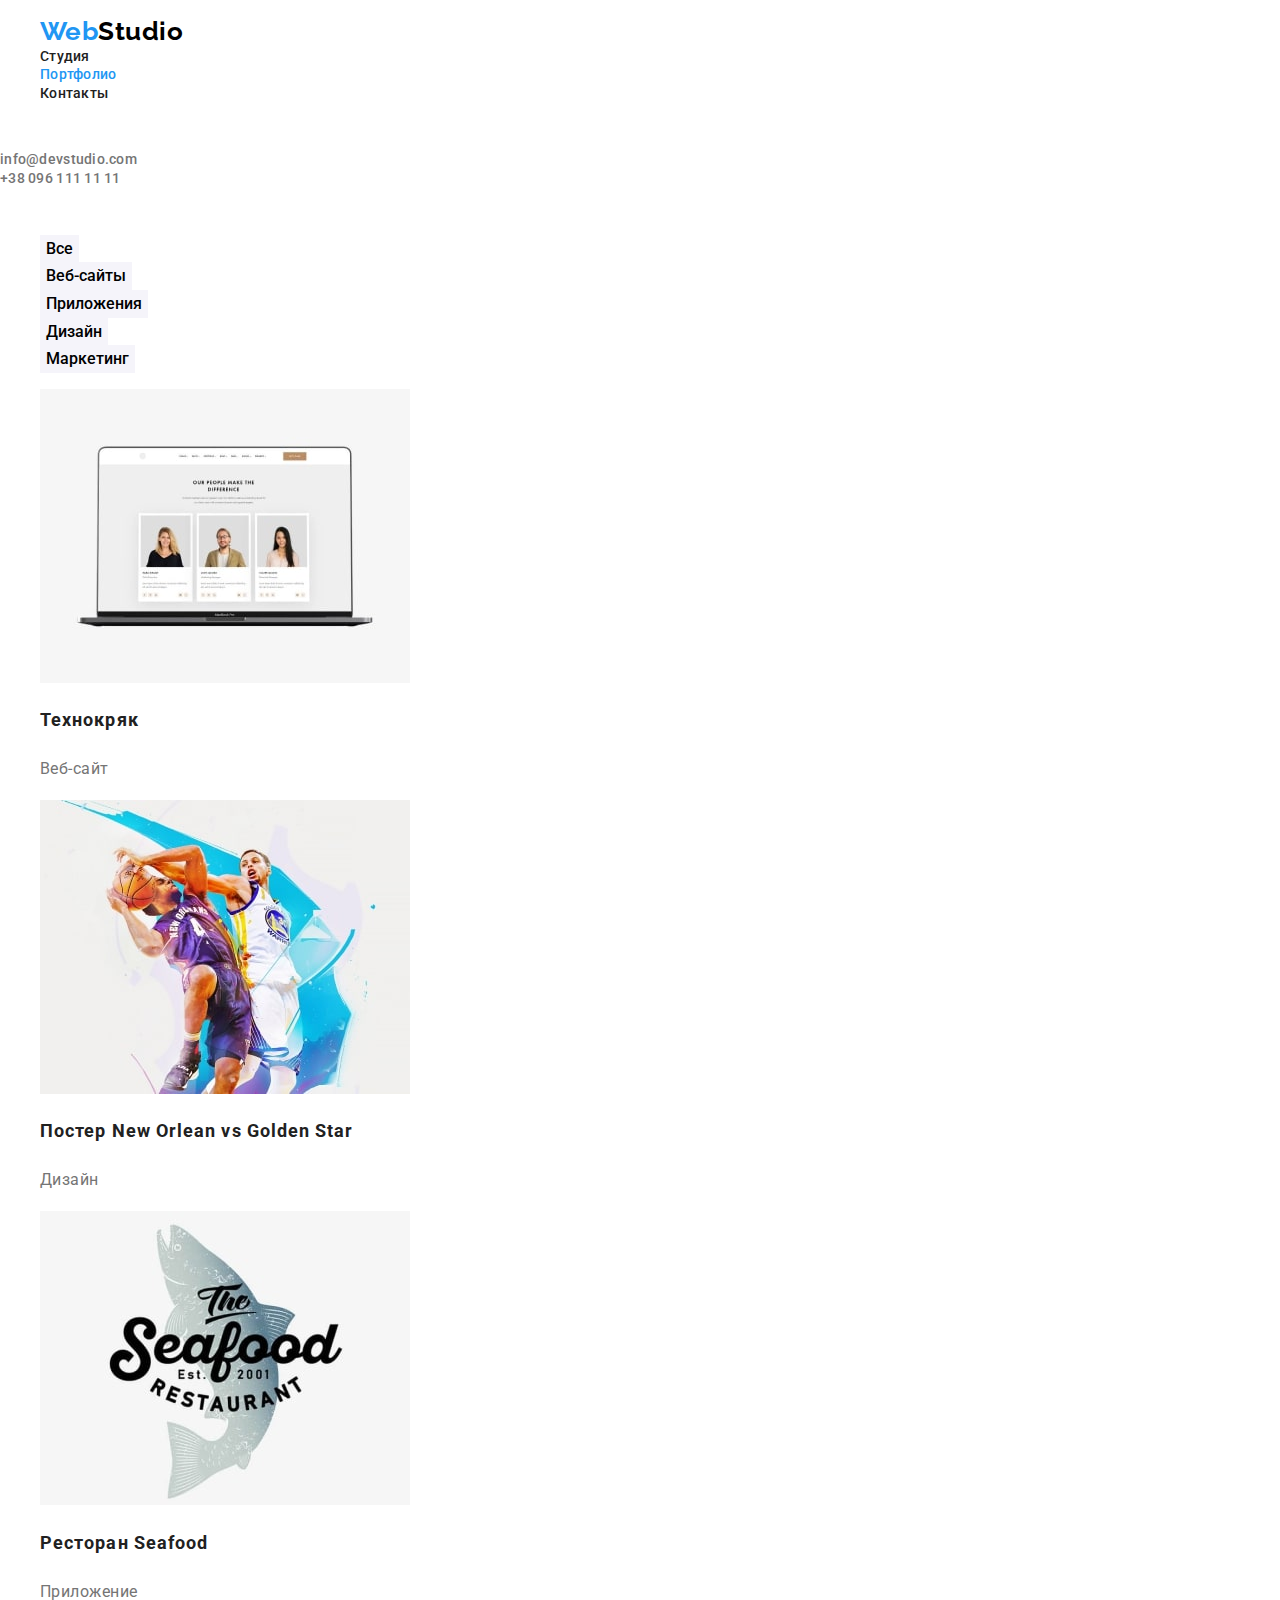
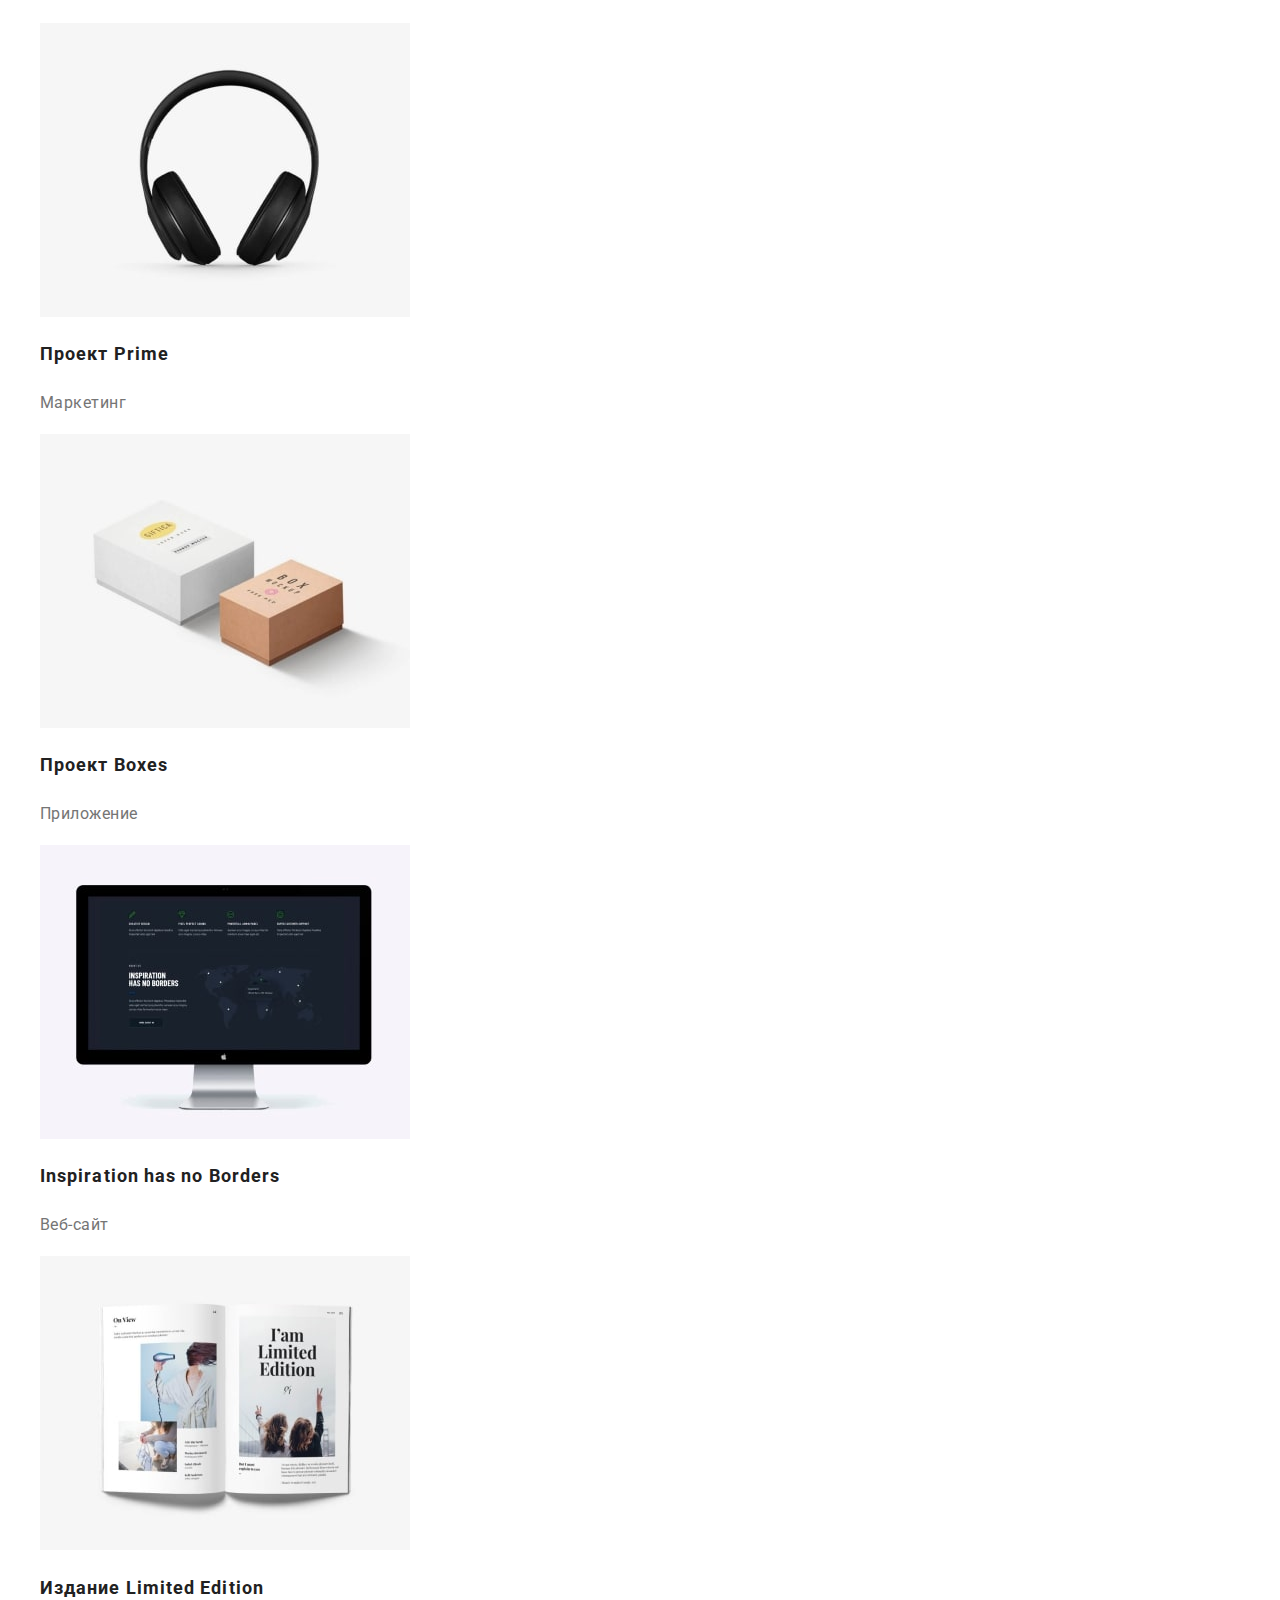
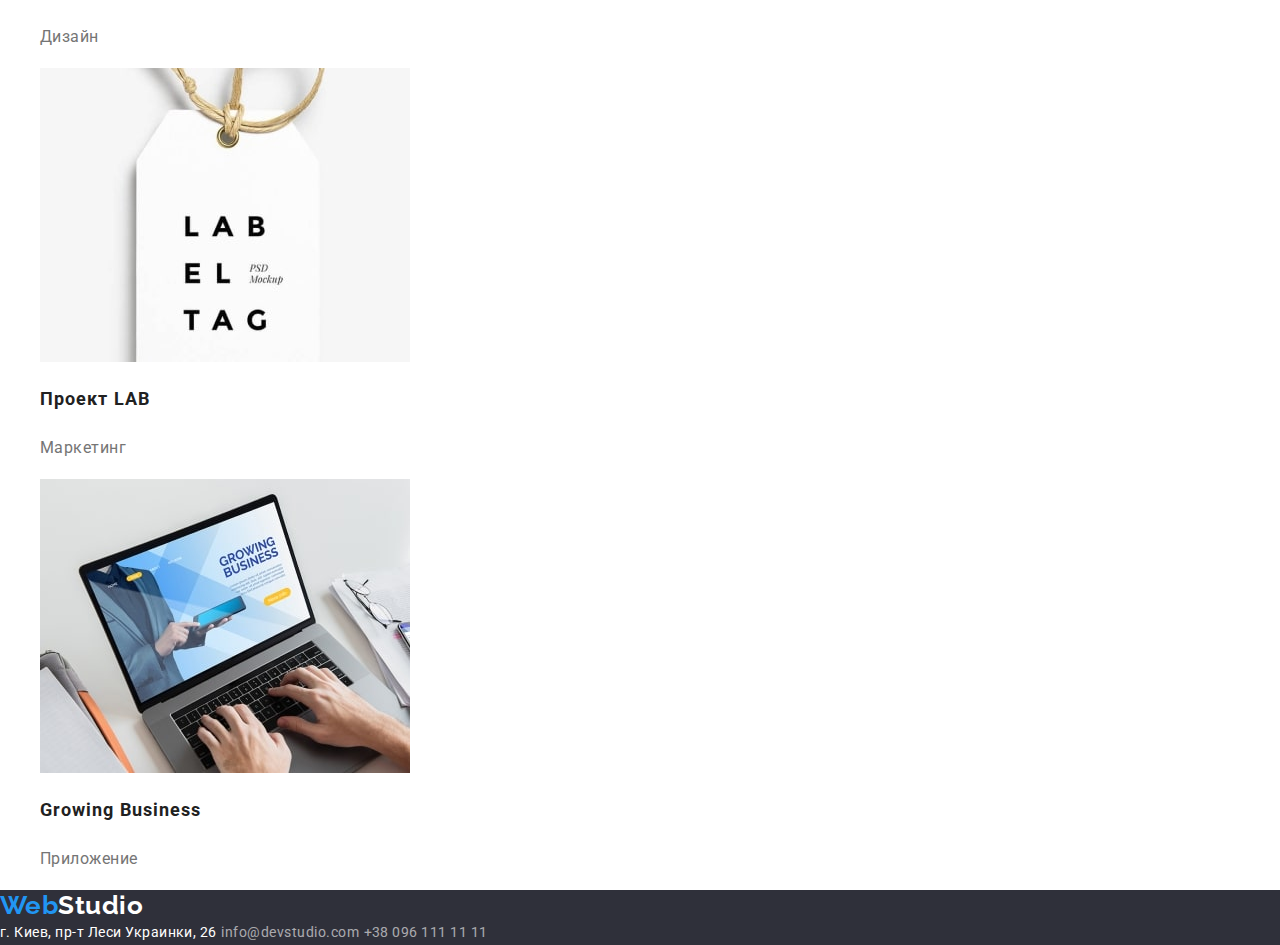
==== portfolio.html @ 585e51f2 "logo" ====
<!DOCTYPE html>
<html lang="ru">

<head>
    <meta charset="UTF-8">
    <meta name="viewport" content="width=device-width, initial-scale=1.0">
    <title>WebStudio</title>
    <link rel="stylesheet" href="./css/normalize.css">
    <link
        href="https://fonts.googleapis.com/css2?family=Raleway:wght@700&family=Roboto:wght@400;500;700;900&display=swap"
        rel="stylesheet">
    <link rel="stylesheet" href="./css/style.css">
    
</head>

<body>
    <header class="header">
        <nav>
            <ul class="header-nav">
                <li>
                    <a href="./index.html" class="logo">
                        Web<span class="logo-studio">Studio</span>
                    </a>
                </li>
                <li>
                    <a class="header-nav-static header-hover" href="./index.html">Студия</a>
                </li>
                <li>
                    <a class="header-nav-static header-hover current" href="./portfolio.html">Портфолио</a>
                </li>
                <li>
                    <a class="header-nav-static header-hover" href="#">Контакты</a>
                </li>
            </ul>
        </nav>
        <ul class="hover-cont">
            <li>
                <a class="header-cont-static header-hover" href="mailto:info@devstudio.com">info@devstudio.com</a>
            </li>
            <li>
                <a class="header-cont-static header-hover" href="tel:+380961111111">+38 096 111 11 11</a>
            </li>
        </ul>
    </header>
    <main class="main">
        <section class="main-portfolio">
            <h2 class="visually-hidden">Наши проекты</h2>
            <ul class="main-portfolio-list">
                <li>
                    <button type="button">Все</button>
                </li>
                <li>
                    <button type="button">Веб-сайты</button>
                </li>
                <li>
                    <button type="button">Приложения</button>
                </li>
                <li>
                    <button type="button">Дизайн</button>
                </li>
                <li>
                    <button type="button">Маркетинг</button>
                </li>
            </ul>
            <ul class="main-portfolio-project">
                <li>
                    <a href="#">
                        <img src="./images/technocrack.jpg" alt="Технокряк" width="370">
                        <h2>Технокряк</h2>
                        <p>Веб-сайт</p>
                    </a>
                    <a href="#">
                        <img src="./images/poster.jpg" alt="Постер New Orlean vs Golden Star" width="370">
                        <h2>Постер New Orlean vs Golden Star</h2>
                        <p>Дизайн</p>
                    </a>
                    <a href="#">
                        <img src="./images/seafood.jpg" alt="Ресторан Seafood" width="370">
                        <h2>Ресторан Seafood</h2>
                        <p>Приложение</p>
                    </a>
                    <a href="#">
                        <img src="./images/prime.jpg" alt="Проект Prime" width="370">
                        <h2>Проект Prime</h2>
                        <p>Маркетинг</p>
                    </a>
                    <a href="#">
                        <img src="./images/boxes.jpg" alt="Проект Boxes" width="370">
                        <h2>Проект Boxes</h2>
                        <p>Приложение</p>
                    </a>
                    <a href="#">
                        <img src="./images/borders.jpg" alt="Inspiration has no Borders" width="370">
                        <h2>Inspiration has no Borders</h2>
                        <p>Веб-сайт</p>
                    </a>
                    <a href="#">
                        <img src="./images/edition.jpg" alt="Издание Limited Edition" width="370">
                        <h2>Издание Limited Edition</h2>
                        <p>Дизайн</p>
                    </a>
                    <a href="#">
                        <img src="./images/lab.jpg" alt="Проект LAB" width="370">
                        <h2>Проект LAB</h2>
                        <p>Маркетинг</p>
                    </a>
                    <a href="#">
                        <img src="./images/growing.jpg" alt="Growing Business" width="370">
                        <h2>Growing Business</h2>
                        <p>Приложение</p>
                    </a>
                </li>
            </ul>
        </section>
    </main>
    <footer class="footer">
        <a href="./index.html" class="logo">
            Web<span class="logo-studio">Studio</span>
        </a>
        <address class="footer-address">
            <a href="#" class="footer-address-geo">г. Киев, пр-т Леси Украинки, 26</a>
            <a href="mailto:info@devstudio.com" class="footer-address-mail">info@devstudio.com</a>
            <a href="tel:+380961111111" class="footer-address-tel">+38 096 111 11 11</a>
        </address>
    </footer>

</body>

</html>
---- css/style.css ----
:root {
  --white-text: rgba(255, 255, 255, 1);
  --blue-text: rgba(33, 150, 243, 1);
  --black-logo: rgba(0, 0, 0, 1);
  --black-text: rgba(33, 33, 33, 1);
  --gray-text: rgba(117, 117, 117, 1);
  --gray-op06-text: rgba(255, 255, 255, 0.6);
  --bgr-hero-footer: rgba(47, 48, 58, 1);
  --bgr-wgray: rgba(245, 244, 250, 1);
}

body {
  font-family: 'Roboto', sans-serif;
  font-style: 400;
  letter-spacing: 0.03em;
  color: var(--black-text);
  background-color: var(--white-text);
  margin: 0;
}

.visually-hidden {
  position: absolute;
  clip: rect(0 0 0 0);
  width: 1px;
  height: 1px;
  margin: -1px;
}
/*test*/
.test{
  background-color: brown;
}

.container{
  outline: 1px solid blue;
  margin: 0 200px;
}

/*Logo*/

.logo {
  font-family: 'Raleway', sans-serif;
  font-weight: 700;
  font-size: 26px;
  line-height: 1.19;
  text-decoration: none;
  color: var(--blue-text);

  
}

.header .logo-studio {
  color: var(--black-logo);
}

.footer .logo-studio {
  color: var(--white-text);
}

/*Header*/

.header-hover {
  font-weight: 500;
  font-size: 14px;
  line-height: 1.14;
  letter-spacing: 0.02em;
}

.header-cont-static {
  color: var(--gray-text);
  text-decoration: none;
}

.header-hover:hover,
.header-hover:focus {
  color: var(--blue-text);
}

.header-nav-static {
  color: var(--black-text);
  text-decoration: none;
}

.header-nav .header-hover.current{
  color: var(--blue-text)
}

.hn{
  margin: 25px auto 25px 15px;
  padding:0;
  display: inline-block;
}

.hover-cont{
  margin: 32px 15px 32px auto;
  padding:0;
  display: inline-block;
}

.res-marg-pad{
  margin: 0;
  padding: 0;
}

/*Main*/

.main-hero {
  text-align: center;
}

.main-hero-tittle {
  font-weight: 900;
  font-size: 44px;
  line-height: 1.36;
  letter-spacing: 0.06em;
  text-transform: uppercase;
  background-color: var(--bgr-hero-footer);
  color: var(--white-text);
}

.main-hero-bt {
  border: none;
  font-weight: 700;
  font-size: 16px;
  line-height: 1.88;
  letter-spacing: 0.06em;
  color: var(--white-text);
  background-color: var(--blue-text);
}

.main-accomplishments h3 {
  font-weight: 700;
  font-size: 14px;
  line-height: 1.14;
  text-transform: uppercase;
}

.main-accomplishments p {
  font-size: 14px;
  line-height: 1;
  color: var(--gray-text);
}

.main-employment h2,
.main-team h2 {
  font-weight: 700;
  font-size: 36px;
  line-height: 1.17;
  text-align: center;
}

.main-team {
  background-color: var(--bgr-wgray);
}

.main-team h3,
.main-team p {
  font-size: 16px;
  line-height: 1.9;
}

.main-team h3 {
  font-weight: 500;
}

.main-team p {
  color: var(--gray-text);
}

/*Footer*/

.footer {
  background-color: var(--bgr-hero-footer);
}

.footer-address a {
  font-size: 14px;
  line-height: 1.7;
}

.footer-address-geo {
  color: var(--white-text);
  text-decoration: none;
}

.footer-address-mail,
.footer-address-tel {
  color: var(--gray-op06-text);
  text-decoration: none;
}

.footer-address a:focus,
.footer-address a:hover {
  color: var(--white-text);
}

/*Портфолио*/

.main {
  background-color: var(--white-text);
}

.main-portfolio-list button {
  border: none;
  background-color: var(--bgr-wgray);
  font-weight: 500;
  font-size: 16px;
  line-height: 1.6;
}

.main-portfolio-list button:hover,
.main-portfolio-list button:focus {
  background-color: var(--blue-text);
  color: var(--white-text);
}

.main-portfolio-project a {
  text-decoration: none;
}

.main-portfolio-project h2 {
  font-weight: 700;
  font-size: 18px;
  line-height: 2;
  letter-spacing: 0.06em;
  color: var(--black-text);
}

.main-portfolio-project p {
  font-size: 16px;
  line-height: 1.87;
  color: var(--gray-text);
}
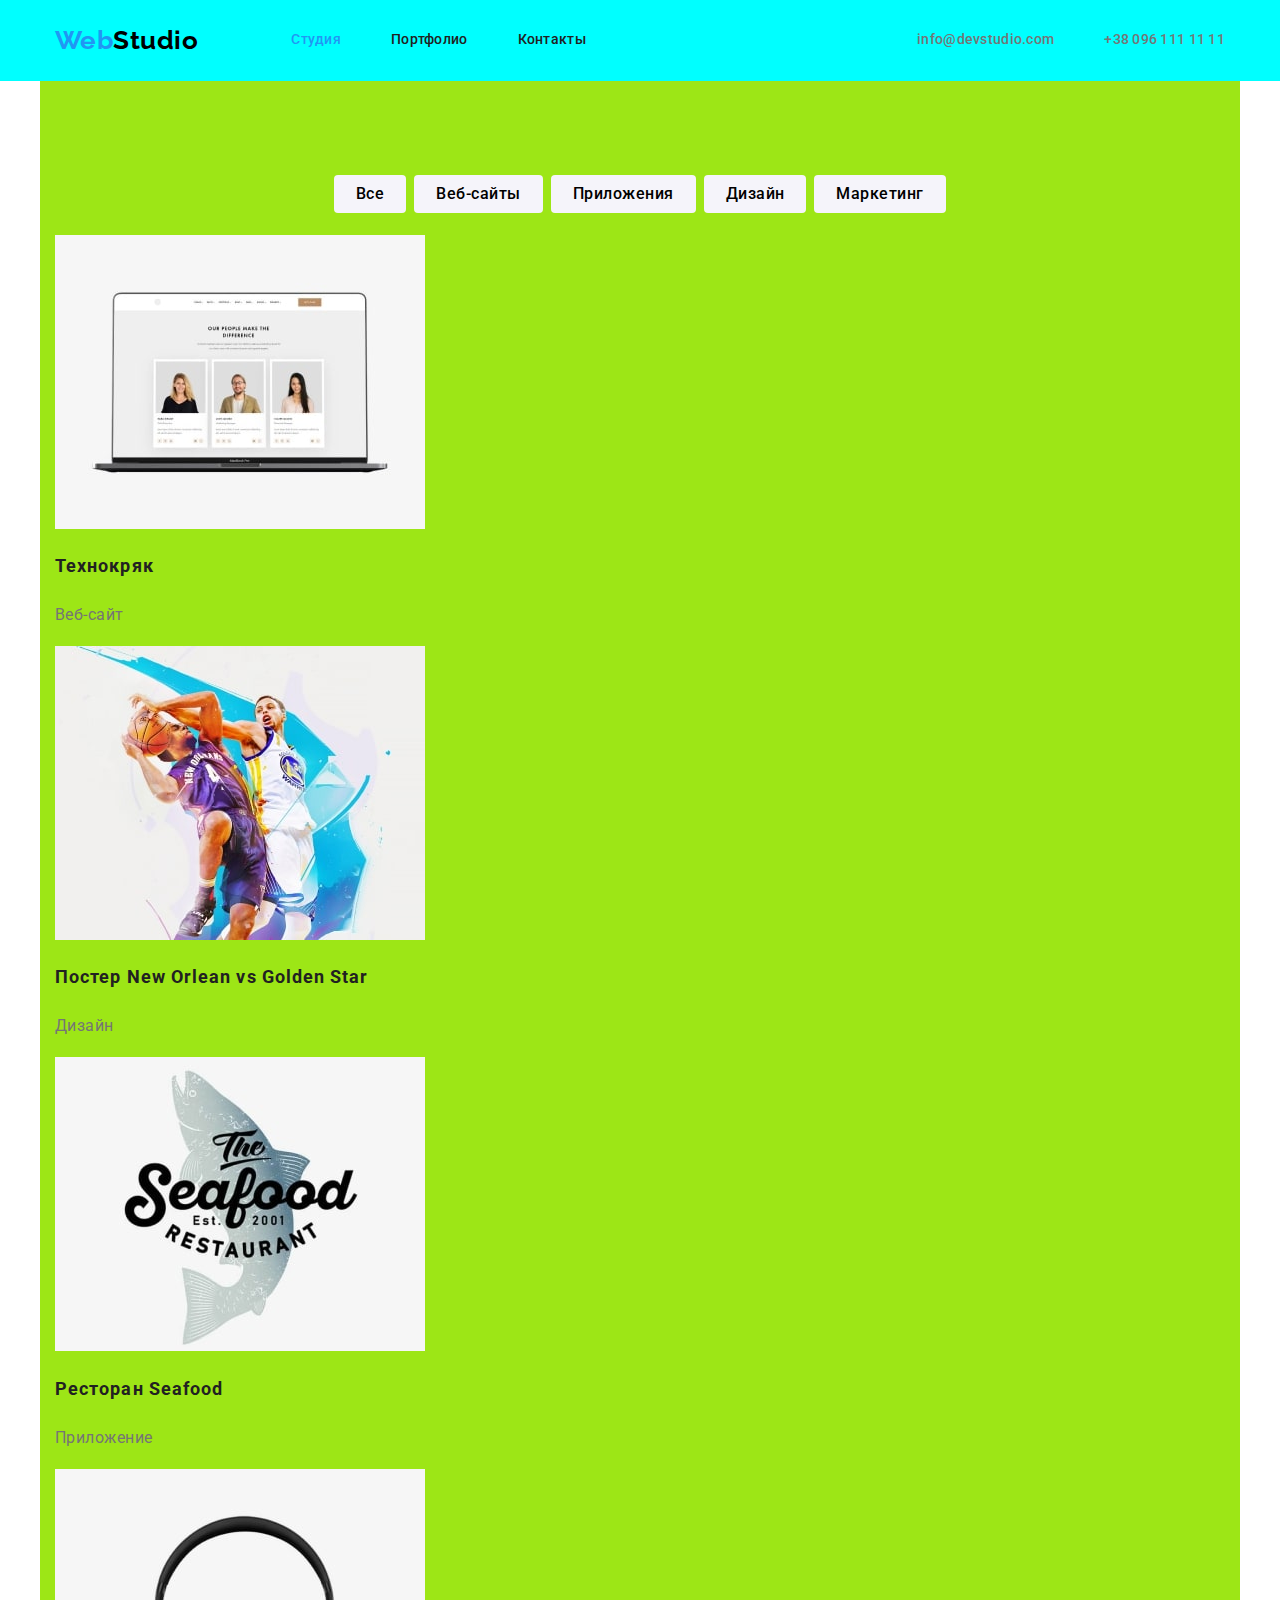
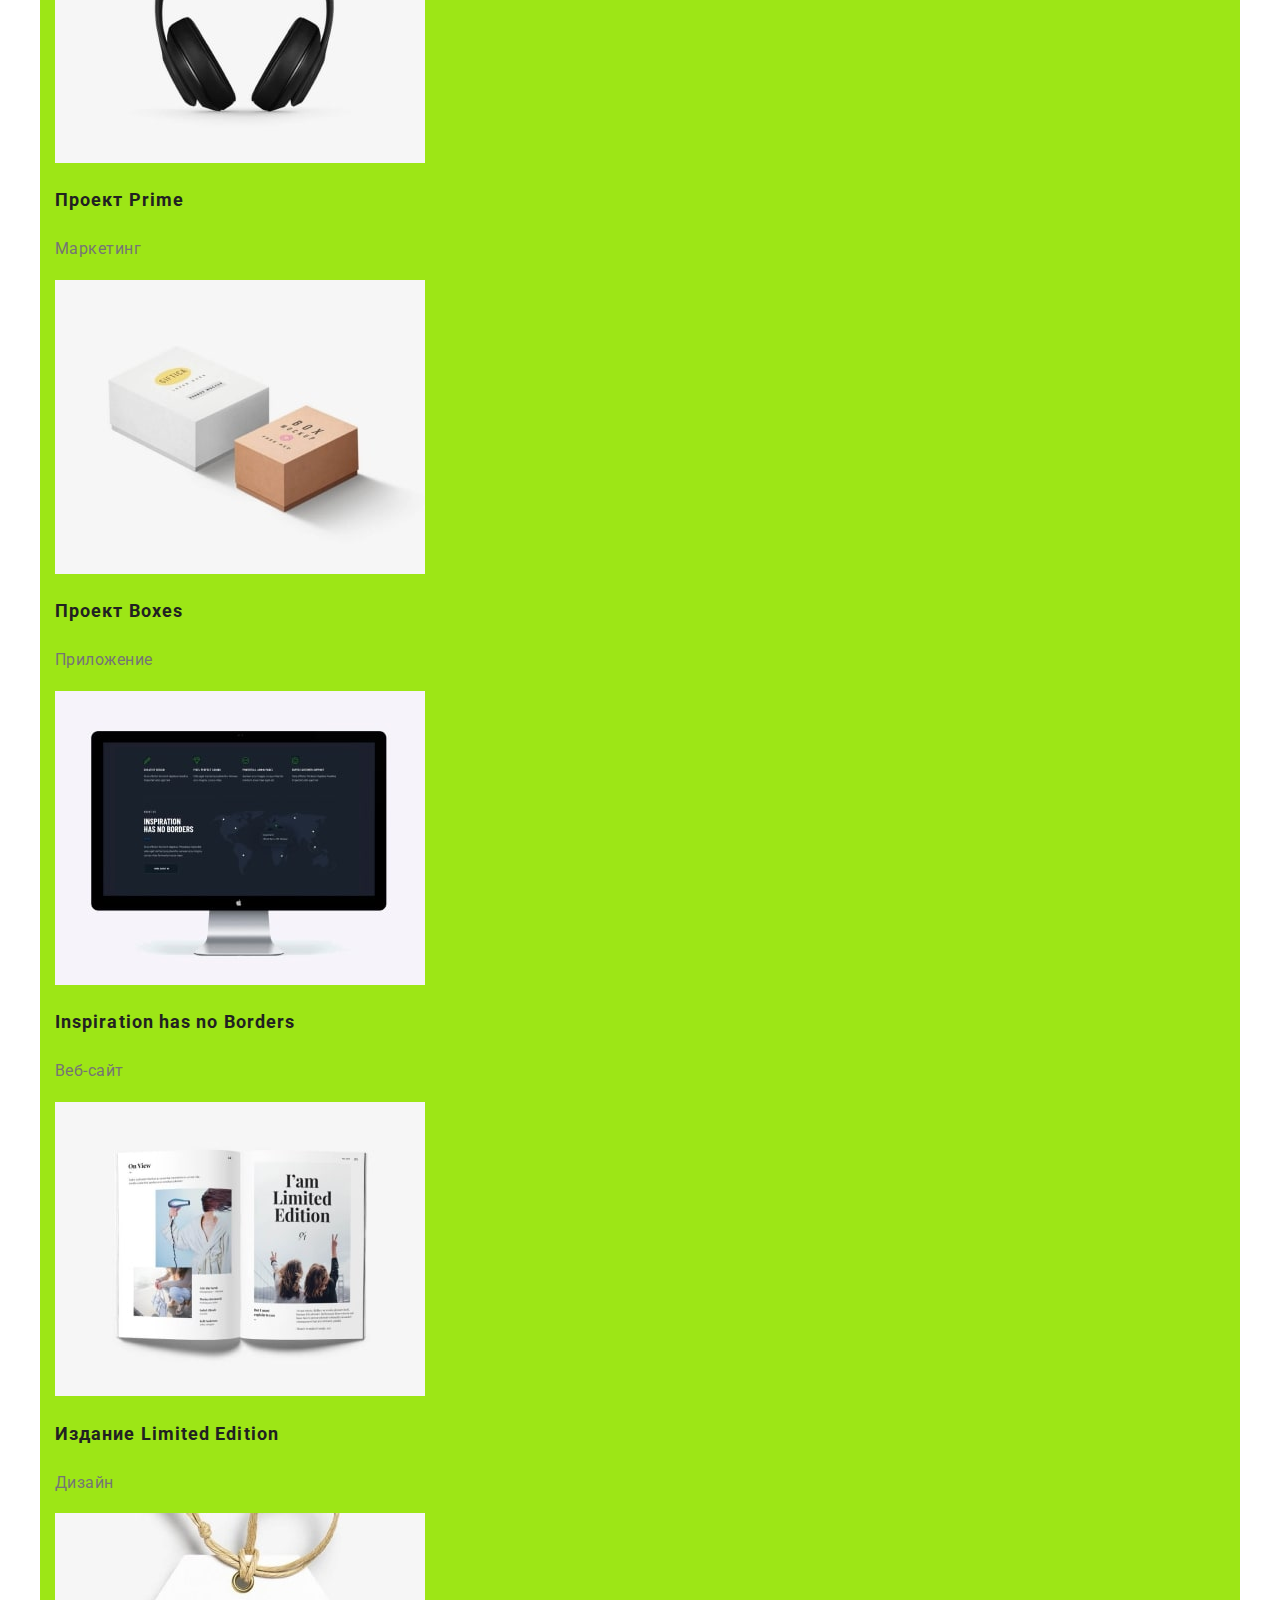
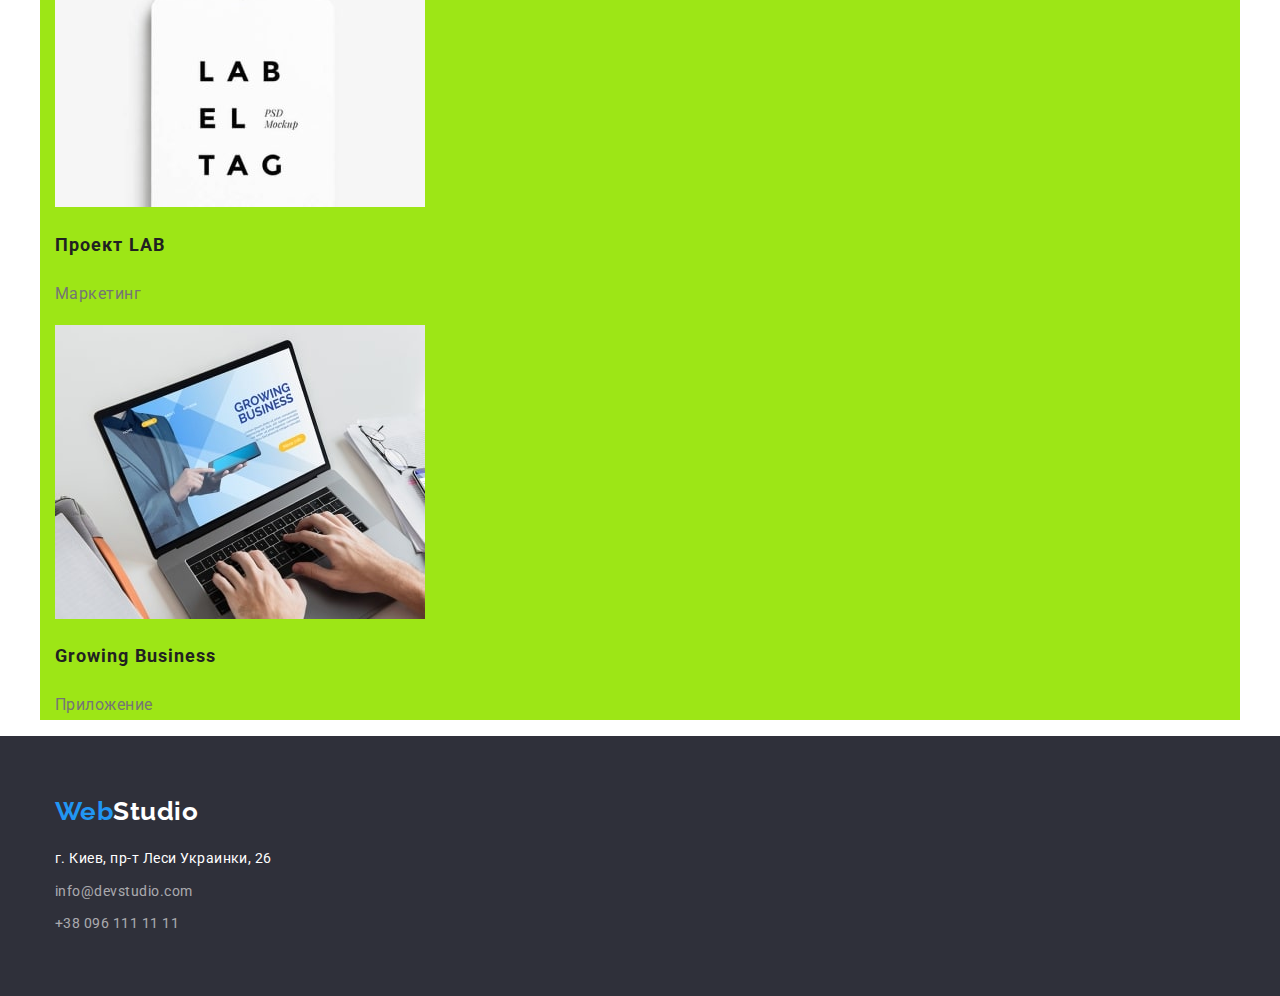
==== commit 7547eff6: "Flexbox portfolio list" ====
--- a/portfolio.html
+++ b/portfolio.html
@@ -14,114 +14,123 @@
 </head>
 
 <body>
-    <header class="header">
-        <nav>
-            <ul class="header-nav">
-                <li>
-                    <a href="./index.html" class="logo">
-                        Web<span class="logo-studio">Studio</span>
-                    </a>
+    <header class="header test">
+        <!--res-->
+        <div class="container">
+            <nav class="hn">
+                <ul class="header-nav res-marg-pad">
+                    <li class="item">
+                        <a href="./index.html" class="logo">
+                            Web<span class="logo-studio">Studio</span>
+                        </a>
+                    </li>
+                    <li class="item">
+                        <a class="header-nav-static header-hover current" href="./index.html">Студия</a>
+                    </li>
+                    <li class="item">
+                        <a class="header-nav-static header-hover" href="./portfolio.html">Портфолио</a>
+                    </li>
+                    <li class="item">
+                        <a class="header-nav-static header-hover" href="#">Контакты</a>
+                    </li>
+                </ul>
+            </nav>
+            <ul class="header-cont res-marg-pad">
+                <li class="item">
+                    <a class="header-cont-static header-hover" href="mailto:info@devstudio.com">info@devstudio.com</a>
                 </li>
-                <li>
-                    <a class="header-nav-static header-hover" href="./index.html">Студия</a>
-                </li>
-                <li>
-                    <a class="header-nav-static header-hover current" href="./portfolio.html">Портфолио</a>
-                </li>
-                <li>
-                    <a class="header-nav-static header-hover" href="#">Контакты</a>
+                <li class="item">
+                    <a class="header-cont-static header-hover" href="tel:+380961111111">+38 096 111 11 11</a>
                 </li>
             </ul>
-        </nav>
-        <ul class="hover-cont">
-            <li>
-                <a class="header-cont-static header-hover" href="mailto:info@devstudio.com">info@devstudio.com</a>
-            </li>
-            <li>
-                <a class="header-cont-static header-hover" href="tel:+380961111111">+38 096 111 11 11</a>
-            </li>
-        </ul>
+        </div>
     </header>
     <main class="main">
         <section class="main-portfolio">
-            <h2 class="visually-hidden">Наши проекты</h2>
-            <ul class="main-portfolio-list">
-                <li>
-                    <button type="button">Все</button>
-                </li>
-                <li>
-                    <button type="button">Веб-сайты</button>
-                </li>
-                <li>
-                    <button type="button">Приложения</button>
-                </li>
-                <li>
-                    <button type="button">Дизайн</button>
-                </li>
-                <li>
-                    <button type="button">Маркетинг</button>
-                </li>
-            </ul>
-            <ul class="main-portfolio-project">
-                <li>
-                    <a href="#">
-                        <img src="./images/technocrack.jpg" alt="Технокряк" width="370">
-                        <h2>Технокряк</h2>
-                        <p>Веб-сайт</p>
-                    </a>
-                    <a href="#">
-                        <img src="./images/poster.jpg" alt="Постер New Orlean vs Golden Star" width="370">
-                        <h2>Постер New Orlean vs Golden Star</h2>
-                        <p>Дизайн</p>
-                    </a>
-                    <a href="#">
-                        <img src="./images/seafood.jpg" alt="Ресторан Seafood" width="370">
-                        <h2>Ресторан Seafood</h2>
-                        <p>Приложение</p>
-                    </a>
-                    <a href="#">
-                        <img src="./images/prime.jpg" alt="Проект Prime" width="370">
-                        <h2>Проект Prime</h2>
-                        <p>Маркетинг</p>
-                    </a>
-                    <a href="#">
-                        <img src="./images/boxes.jpg" alt="Проект Boxes" width="370">
-                        <h2>Проект Boxes</h2>
-                        <p>Приложение</p>
-                    </a>
-                    <a href="#">
-                        <img src="./images/borders.jpg" alt="Inspiration has no Borders" width="370">
-                        <h2>Inspiration has no Borders</h2>
-                        <p>Веб-сайт</p>
-                    </a>
-                    <a href="#">
-                        <img src="./images/edition.jpg" alt="Издание Limited Edition" width="370">
-                        <h2>Издание Limited Edition</h2>
-                        <p>Дизайн</p>
-                    </a>
-                    <a href="#">
-                        <img src="./images/lab.jpg" alt="Проект LAB" width="370">
-                        <h2>Проект LAB</h2>
-                        <p>Маркетинг</p>
-                    </a>
-                    <a href="#">
-                        <img src="./images/growing.jpg" alt="Growing Business" width="370">
-                        <h2>Growing Business</h2>
-                        <p>Приложение</p>
-                    </a>
-                </li>
-            </ul>
+            <div class="container test1">
+                <div class="container-list">
+                    <h2 class="name visually-hidden res-marg-pad">Наши проекты</h2>
+                    <ul class="main-portfolio-list res-marg-pad">
+                        <li class="item">
+                            <button class="bt" type="button">Все</button>
+                        </li>
+                        <li class="item">
+                            <button class="bt" type="button">Веб-сайты</button>
+                        </li>
+                        <li class="item">
+                            <button class="bt" type="button">Приложения</button>
+                        </li>
+                        <li class="item">
+                            <button class="bt" type="button">Дизайн</button>
+                        </li>
+                        <li class="item">
+                            <button class="bt" type="button">Маркетинг</button>
+                        </li>
+                    </ul>
+                </div>
+                <ul class="main-portfolio-project res-marg-pad">
+                    <li>
+                        <a href="#">
+                            <img src="./images/technocrack.jpg" alt="Технокряк" width="370">
+                            <h2>Технокряк</h2>
+                            <p>Веб-сайт</p>
+                        </a>
+                        <a href="#">
+                            <img src="./images/poster.jpg" alt="Постер New Orlean vs Golden Star" width="370">
+                            <h2>Постер New Orlean vs Golden Star</h2>
+                            <p>Дизайн</p>
+                        </a>
+                        <a href="#">
+                            <img src="./images/seafood.jpg" alt="Ресторан Seafood" width="370">
+                            <h2>Ресторан Seafood</h2>
+                            <p>Приложение</p>
+                        </a>
+                        <a href="#">
+                            <img src="./images/prime.jpg" alt="Проект Prime" width="370">
+                            <h2>Проект Prime</h2>
+                            <p>Маркетинг</p>
+                        </a>
+                        <a href="#">
+                            <img src="./images/boxes.jpg" alt="Проект Boxes" width="370">
+                            <h2>Проект Boxes</h2>
+                            <p>Приложение</p>
+                        </a>
+                        <a href="#">
+                            <img src="./images/borders.jpg" alt="Inspiration has no Borders" width="370">
+                            <h2>Inspiration has no Borders</h2>
+                            <p>Веб-сайт</p>
+                        </a>
+                        <a href="#">
+                            <img src="./images/edition.jpg" alt="Издание Limited Edition" width="370">
+                            <h2>Издание Limited Edition</h2>
+                            <p>Дизайн</p>
+                        </a>
+                        <a href="#">
+                            <img src="./images/lab.jpg" alt="Проект LAB" width="370">
+                            <h2>Проект LAB</h2>
+                            <p>Маркетинг</p>
+                        </a>
+                        <a href="#">
+                            <img src="./images/growing.jpg" alt="Growing Business" width="370">
+                            <h2>Growing Business</h2>
+                            <p>Приложение</p>
+                        </a>
+                    </li>
+                </ul>
+            </div>
         </section>
     </main>
     <footer class="footer">
-        <a href="./index.html" class="logo">
-            Web<span class="logo-studio">Studio</span>
-        </a>
-        <address class="footer-address">
-            <a href="#" class="footer-address-geo">г. Киев, пр-т Леси Украинки, 26</a>
-            <a href="mailto:info@devstudio.com" class="footer-address-mail">info@devstudio.com</a>
-            <a href="tel:+380961111111" class="footer-address-tel">+38 096 111 11 11</a>
-        </address>
+        <div class="container">
+            <a href="./index.html" class="logo">
+                Web<span class="logo-studio">Studio</span>
+            </a>
+            <address class="footer-address">
+                <a href="#" class="footer-address-geo">г. Киев, пр-т Леси Украинки, 26</a>
+                <a href="mailto:info@devstudio.com" class="footer-address-mail">info@devstudio.com</a>
+                <a href="tel:+380961111111" class="footer-address-tel">+38 096 111 11 11</a>
+            </address>
+        </div>
     </footer>
 
 </body>
--- a/css/style.css
+++ b/css/style.css
@@ -25,14 +25,16 @@
   height: 1px;
   margin: -1px;
 }
-/*test*/
-.test{
-  background-color: brown;
-}
-
-.container{
-  outline: 1px solid blue;
-  margin: 0 200px;
+
+.res-marg-pad {
+  margin: 0;
+  padding: 0;
+}
+
+.container {
+  max-width: 1170px;
+  padding: 0 15px;
+  margin: 0 auto;
 }
 
 /*Logo*/
@@ -44,8 +46,6 @@
   line-height: 1.19;
   text-decoration: none;
   color: var(--blue-text);
-
-  
 }
 
 .header .logo-studio {
@@ -63,11 +63,14 @@
   font-size: 14px;
   line-height: 1.14;
   letter-spacing: 0.02em;
+  text-decoration: none;
+
+  padding: 32px 0;
+  display: block;
 }
 
 .header-cont-static {
   color: var(--gray-text);
-  text-decoration: none;
 }
 
 .header-hover:hover,
@@ -77,34 +80,46 @@
 
 .header-nav-static {
   color: var(--black-text);
-  text-decoration: none;
-}
-
-.header-nav .header-hover.current{
-  color: var(--blue-text)
-}
-
-.hn{
-  margin: 25px auto 25px 15px;
-  padding:0;
-  display: inline-block;
-}
-
-.hover-cont{
-  margin: 32px 15px 32px auto;
-  padding:0;
-  display: inline-block;
-}
-
-.res-marg-pad{
-  margin: 0;
-  padding: 0;
+}
+
+.header-nav .header-hover.current {
+  color: var(--blue-text);
+}
+
+.header-cont {
+  margin-left: auto;
+}
+
+.header-nav,
+.header-cont,
+.header .container {
+  display: flex;
+  align-items: center;
+}
+
+.header .logo {
+  padding: 25px 0;
+  display: block;
+}
+
+.header-nav .item:first-child {
+  margin-right: 93px;
+}
+
+/*начиная с 2-ог елемента кроме последнего*/
+.header-nav .item:nth-child(1n + 2):not(:last-child) {
+  margin-right: 50px;
+}
+
+.header-cont .item:first-child {
+  margin-right: 50px;
 }
 
 /*Main*/
-
+/*hero*/
 .main-hero {
   text-align: center;
+  background-color: var(--bgr-hero-footer);
 }
 
 .main-hero-tittle {
@@ -113,7 +128,6 @@
   line-height: 1.36;
   letter-spacing: 0.06em;
   text-transform: uppercase;
-  background-color: var(--bgr-hero-footer);
   color: var(--white-text);
 }
 
@@ -125,21 +139,53 @@
   letter-spacing: 0.06em;
   color: var(--white-text);
   background-color: var(--blue-text);
-}
-
-.main-accomplishments h3 {
+
+  padding: 10px 32px;
+  border-radius: 4px;
+  margin-top: 30px;
+}
+
+.main-hero-container {
+  padding-top: 200px;
+  padding-bottom: 200px;
+  max-width: 696px;
+  margin: 0 auto;
+}
+
+/*accomplishments*/
+.main-accomplishments .name {
   font-weight: 700;
   font-size: 14px;
   line-height: 1.14;
   text-transform: uppercase;
 }
 
-.main-accomplishments p {
+.main-accomplishments .item .description {
   font-size: 14px;
-  line-height: 1;
+  line-height: 1.71;
   color: var(--gray-text);
-}
-
+
+  margin: 10px 0 0 0;
+}
+
+.main-accomplishments {
+  margin-top: 94px;
+  min-height: 101px;
+}
+
+.main-accomplishments-ul {
+  display: flex;
+}
+
+.main-accomplishments-ul .item {
+  max-width: 270px;
+}
+
+.main-accomplishments-ul .item:not(:last-child) {
+  margin-right: 30px;
+}
+
+/*employment*/
 .main-employment h2,
 .main-team h2 {
   font-weight: 700;
@@ -148,22 +194,64 @@
   text-align: center;
 }
 
+.main-employment {
+  margin-top: 94px;
+}
+
+.main-employment-ul {
+  display: flex;
+  margin-top: 50px;
+}
+
+.main-employment-ul .item:not(:last-child) {
+  margin-right: 30px;
+}
+
+/*team*/
 .main-team {
   background-color: var(--bgr-wgray);
-}
-
-.main-team h3,
-.main-team p {
+
+  margin-top: 94px;
+}
+
+.main-team-ul .name,
+.main-team-ul .specialty {
   font-size: 16px;
   line-height: 1.9;
 }
 
-.main-team h3 {
+.main-team-ul .name {
   font-weight: 500;
-}
-
-.main-team p {
+
+  margin-top: 30px;
+  text-align: center;
+}
+
+.main-team-ul .specialty {
   color: var(--gray-text);
+
+  margin-top: 10px;
+  padding-bottom: 30px;
+  text-align: center;
+}
+
+.main-team .container {
+  padding-top: 94px;
+  padding-bottom: 94px;
+}
+
+.main-team-ul {
+  display: flex;
+  margin-top: 50px;
+}
+
+.main-team-ul .item:not(:last-child) {
+  margin-right: 30px;
+}
+
+.main-team .item {
+  background-color: var(--white-text);
+  border-radius: 0px 0px 4px 4px;
 }
 
 /*Footer*/
@@ -175,6 +263,8 @@
 .footer-address a {
   font-size: 14px;
   line-height: 1.7;
+
+  display: block;
 }
 
 .footer-address-geo {
@@ -193,24 +283,67 @@
   color: var(--white-text);
 }
 
+.footer .container {
+  padding-top: 60px;
+  padding-bottom: 60px;
+}
+
+.footer-address {
+  margin-top: 20px;
+}
+
+.footer-address a:not(:first-child) {
+  margin-top: 9px;
+}
+
 /*Портфолио*/
+.test {
+  background-color: aqua;
+}
+
+.test1 {
+  background-color: rgb(157, 230, 22);
+}
 
 .main {
   background-color: var(--white-text);
 }
 
-.main-portfolio-list button {
+.main-portfolio-list .bt {
+  font-family: 'Roboto', sans-serif;
   border: none;
   background-color: var(--bgr-wgray);
   font-weight: 500;
   font-size: 16px;
-  line-height: 1.6;
-}
-
-.main-portfolio-list button:hover,
-.main-portfolio-list button:focus {
+  line-height: 1.62;
+  letter-spacing: 0.03em;
+
+  padding: 6px 22px;
+  border-radius: 4px;
+}
+
+.main-portfolio-list .bt:hover,
+.main-portfolio-list .bt:focus {
   background-color: var(--blue-text);
   color: var(--white-text);
+}
+
+.main-portfolio-list {
+  display: flex;
+}
+
+.main-portfolio .container {
+  padding-top: 94px;
+}
+
+.container-list {
+  max-width: 612px;
+  margin: 0 auto;
+  padding-bottom: 22px;
+}
+
+.main-portfolio-list .item:not(:last-child) {
+  margin-right: 8px;
 }
 
 .main-portfolio-project a {
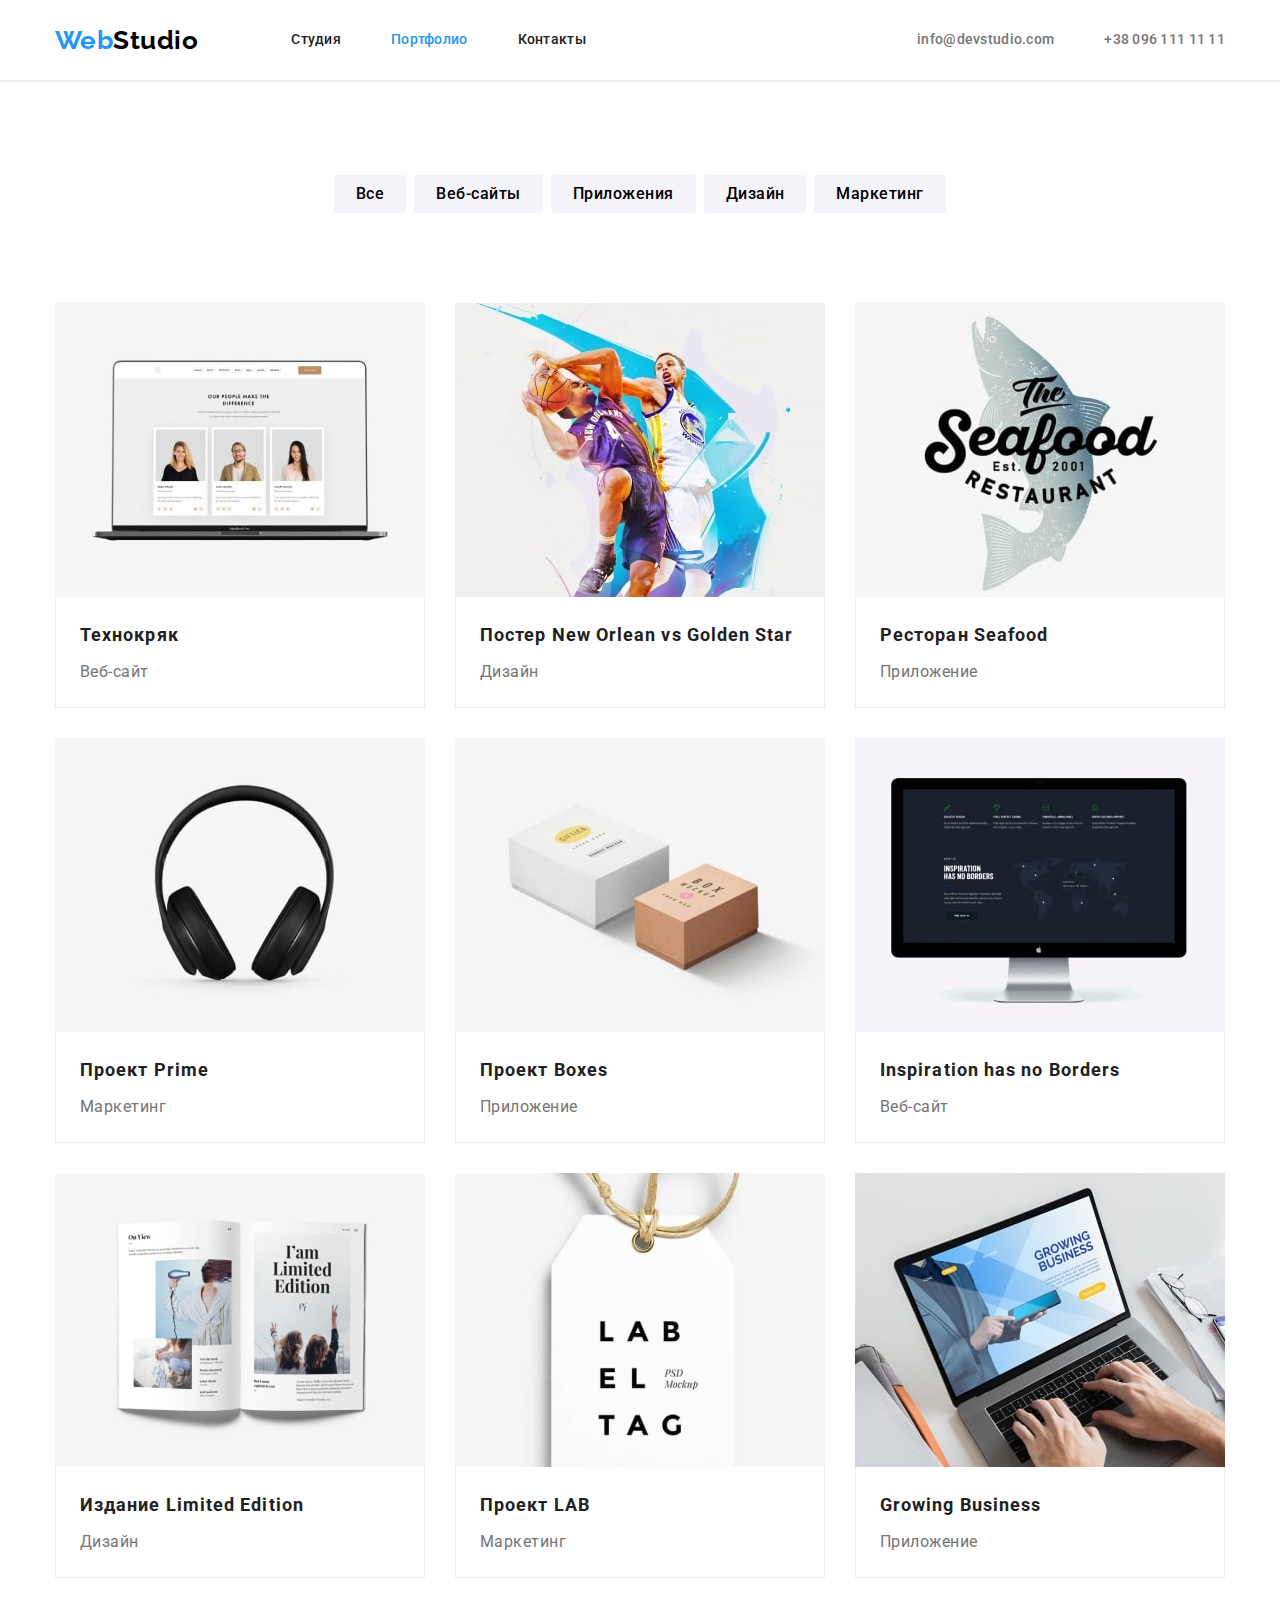
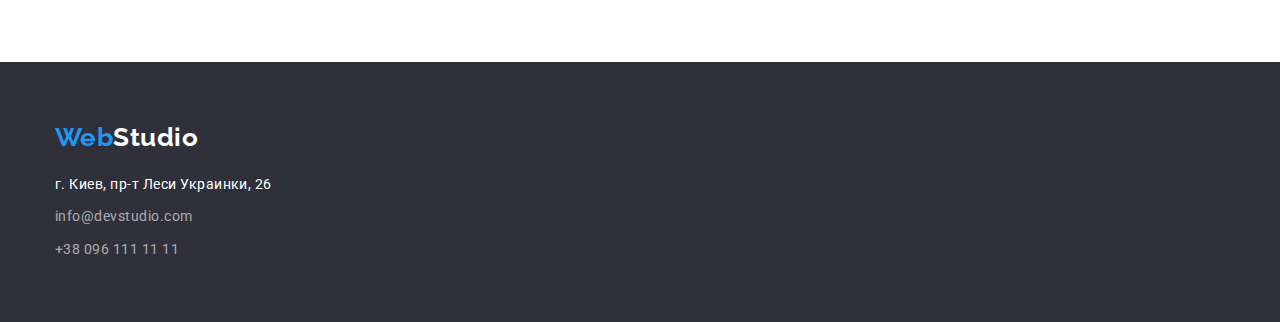
==== commit 5ed8a50c: "Portfolio Flexbox" ====
--- a/portfolio.html
+++ b/portfolio.html
@@ -14,7 +14,7 @@
 </head>
 
 <body>
-    <header class="header test">
+    <header class="header">
         <!--res-->
         <div class="container">
             <nav class="hn">
@@ -25,10 +25,10 @@
                         </a>
                     </li>
                     <li class="item">
-                        <a class="header-nav-static header-hover current" href="./index.html">Студия</a>
+                        <a class="header-nav-static header-hover" href="./index.html">Студия</a>
                     </li>
                     <li class="item">
-                        <a class="header-nav-static header-hover" href="./portfolio.html">Портфолио</a>
+                        <a class="header-nav-static header-hover current" href="./portfolio.html">Портфолио</a>
                     </li>
                     <li class="item">
                         <a class="header-nav-static header-hover" href="#">Контакты</a>
@@ -44,6 +44,7 @@
                 </li>
             </ul>
         </div>
+        <div class="line"></div>
     </header>
     <main class="main">
         <section class="main-portfolio">
@@ -68,55 +69,91 @@
                         </li>
                     </ul>
                 </div>
-                <ul class="main-portfolio-project res-marg-pad">
-                    <li>
-                        <a href="#">
-                            <img src="./images/technocrack.jpg" alt="Технокряк" width="370">
-                            <h2>Технокряк</h2>
-                            <p>Веб-сайт</p>
-                        </a>
-                        <a href="#">
-                            <img src="./images/poster.jpg" alt="Постер New Orlean vs Golden Star" width="370">
-                            <h2>Постер New Orlean vs Golden Star</h2>
-                            <p>Дизайн</p>
-                        </a>
-                        <a href="#">
-                            <img src="./images/seafood.jpg" alt="Ресторан Seafood" width="370">
-                            <h2>Ресторан Seafood</h2>
-                            <p>Приложение</p>
-                        </a>
-                        <a href="#">
-                            <img src="./images/prime.jpg" alt="Проект Prime" width="370">
-                            <h2>Проект Prime</h2>
-                            <p>Маркетинг</p>
-                        </a>
-                        <a href="#">
-                            <img src="./images/boxes.jpg" alt="Проект Boxes" width="370">
-                            <h2>Проект Boxes</h2>
-                            <p>Приложение</p>
-                        </a>
-                        <a href="#">
-                            <img src="./images/borders.jpg" alt="Inspiration has no Borders" width="370">
-                            <h2>Inspiration has no Borders</h2>
-                            <p>Веб-сайт</p>
-                        </a>
-                        <a href="#">
-                            <img src="./images/edition.jpg" alt="Издание Limited Edition" width="370">
-                            <h2>Издание Limited Edition</h2>
-                            <p>Дизайн</p>
-                        </a>
-                        <a href="#">
-                            <img src="./images/lab.jpg" alt="Проект LAB" width="370">
-                            <h2>Проект LAB</h2>
-                            <p>Маркетинг</p>
-                        </a>
-                        <a href="#">
-                            <img src="./images/growing.jpg" alt="Growing Business" width="370">
-                            <h2>Growing Business</h2>
-                            <p>Приложение</p>
-                        </a>
-                    </li>
-                </ul>
+                <div class="container-project">
+                    <ul class="main-portfolio-project res-marg-pad">
+                        <li class="item">
+                            <a href="#" class="link">
+                                <img src="./images/technocrack.jpg" alt="Технокряк" width="370" class="img">
+                                <div class="frame">
+                                    <h2 class="name res-marg-pad">Технокряк</h2>
+                                    <p class="project res-marg-pad">Веб-сайт</p>
+                                </div>
+                            </a>
+                        </li>
+                        <li class="item">
+                            <a href="#" class="link">
+                                <img src="./images/poster.jpg" alt="Постер New Orlean vs Golden Star" width="370" class="img">
+                                <div class="frame">
+                                    <h2 class="name res-marg-pad">Постер New Orlean vs Golden Star</h2>
+                                    <p class="project res-marg-pad">Дизайн</p>
+                                </div>
+                            </a>
+                        </li>
+                        <li class="item">
+                            <a href="#" class="link">
+                                <img src="./images/seafood.jpg" alt="Ресторан Seafood" width="370" class="img">
+                                <div class="frame">
+                                    <h2 class="name res-marg-pad">Ресторан Seafood</h2>
+                                    <p class="project res-marg-pad">Приложение</p>
+                                </div>
+                            </a>
+                        </li>
+                        <li class="item">
+                            <a href="#" class="link">
+                                <img src="./images/prime.jpg" alt="Проект Prime" width="370" class="img">
+                                <div class="frame">         
+                                    <h2 class="name res-marg-pad">Проект Prime</h2>
+                                    <p class="project res-marg-pad">Маркетинг</p>
+                                </div>
+                            </a>
+                        </li>
+                        <li class="item">
+                            <a href="#" class="link">
+                                <img src="./images/boxes.jpg" alt="Проект Boxes" width="370" class="img">
+                                <div class="frame">
+                                    <h2 class="name res-marg-pad">Проект Boxes</h2>
+                                    <p class="project res-marg-pad">Приложение</p>
+                                </div>
+                            </a>
+                        </li>
+                        <li class="item">
+                            <a href="#" class="link">
+                                <img src="./images/borders.jpg" alt="Inspiration has no Borders" width="370" class="img">
+                                <div class="frame">
+                                    <h2 class="name res-marg-pad">Inspiration has no Borders</h2>
+                                    <p class="project res-marg-pad">Веб-сайт</p>
+                                </div>
+                            </a>
+                        </li>
+                        <li class="item">
+                            <a href="#" class="link">
+                                <img src="./images/edition.jpg" alt="Издание Limited Edition" width="370" class="img">
+                                <div class="frame">
+                                    <h2 class="name res-marg-pad">Издание Limited Edition</h2>
+                                    <p class="project res-marg-pad">Дизайн</p>
+                                </div>
+                            </a>
+                        </li>
+                        <li class="item">
+                            <a href="#" class="link">
+                                <img src="./images/lab.jpg" alt="Проект LAB" width="370" class="img">
+                                <div class="frame">
+                                    <h2 class="name res-marg-pad">Проект LAB</h2>
+                                    <p class="project res-marg-pad">Маркетинг</p>
+                                </div>
+                            </a>
+                        </li>
+                        <li class="item">
+                            <a href="#" class="link">
+                                <img src="./images/growing.jpg" alt="Growing Business" width="370" class="img">
+                                <div class="frame">
+                                    <h2 class="name res-marg-pad">Growing Business</h2>
+                                    <p class="project res-marg-pad">Приложение</p>
+                                </div>
+                            </a>
+                        </li>
+                    </ul>
+                </div>
             </div>
         </section>
     </main>
--- a/css/style.css
+++ b/css/style.css
@@ -7,6 +7,8 @@
   --gray-op06-text: rgba(255, 255, 255, 0.6);
   --bgr-hero-footer: rgba(47, 48, 58, 1);
   --bgr-wgray: rgba(245, 244, 250, 1);
+  --gray-border:rgba(238, 238, 238, 1);
+  --gray-header-line:rgba(236, 236, 236, 1);;
 }
 
 body {
@@ -37,6 +39,10 @@
   margin: 0 auto;
 }
 
+.img{
+  display: block;/*убрать отступ картинки внизу */
+}
+
 /*Logo*/
 
 .logo {
@@ -115,6 +121,14 @@
   margin-right: 50px;
 }
 
+/*линия внизу header*/
+/*.header {
+  border-bottom: 1px solid var(--gray-header-line); 
+}*/
+.line{
+  outline: 0.5px solid var(--gray-header-line);
+}
+
 /*Main*/
 /*hero*/
 .main-hero {
@@ -297,18 +311,12 @@
 }
 
 /*Портфолио*/
-.test {
-  background-color: aqua;
-}
-
-.test1 {
-  background-color: rgb(157, 230, 22);
-}
 
 .main {
   background-color: var(--white-text);
 }
 
+/*portfolio button*/
 .main-portfolio-list .bt {
   font-family: 'Roboto', sans-serif;
   border: none;
@@ -346,11 +354,12 @@
   margin-right: 8px;
 }
 
-.main-portfolio-project a {
+/*project*/
+.main-portfolio-project .link {
   text-decoration: none;
 }
 
-.main-portfolio-project h2 {
+.main-portfolio-project .name {
   font-weight: 700;
   font-size: 18px;
   line-height: 2;
@@ -358,8 +367,41 @@
   color: var(--black-text);
 }
 
-.main-portfolio-project p {
+.main-portfolio-project .project {
   font-size: 16px;
   line-height: 1.87;
   color: var(--gray-text);
 }
+
+.container-project{
+  margin-top: 34px;
+  padding-bottom: 84px;
+}
+
+.main-portfolio-project{
+  display: flex;
+  flex-wrap: wrap;
+}
+
+.main-portfolio-project .item:not(:nth-child(3n + 3)){
+  margin-right: 30px;
+}
+
+.main-portfolio-project .item:nth-child(n + 4){
+  margin-top: 30px;
+}
+
+.main-portfolio-project .item:nth-child(-n + 3){
+  margin-top: 34px;
+}
+
+.main-portfolio-project .frame{
+  border-left: 1px solid var(--gray-border);
+  border-right: 1px solid var(--gray-border);
+  border-bottom: 1px solid var(--gray-border);
+  padding: 20px 24px;
+}
+
+.main-portfolio-project .project{
+  padding-top: 4px;
+}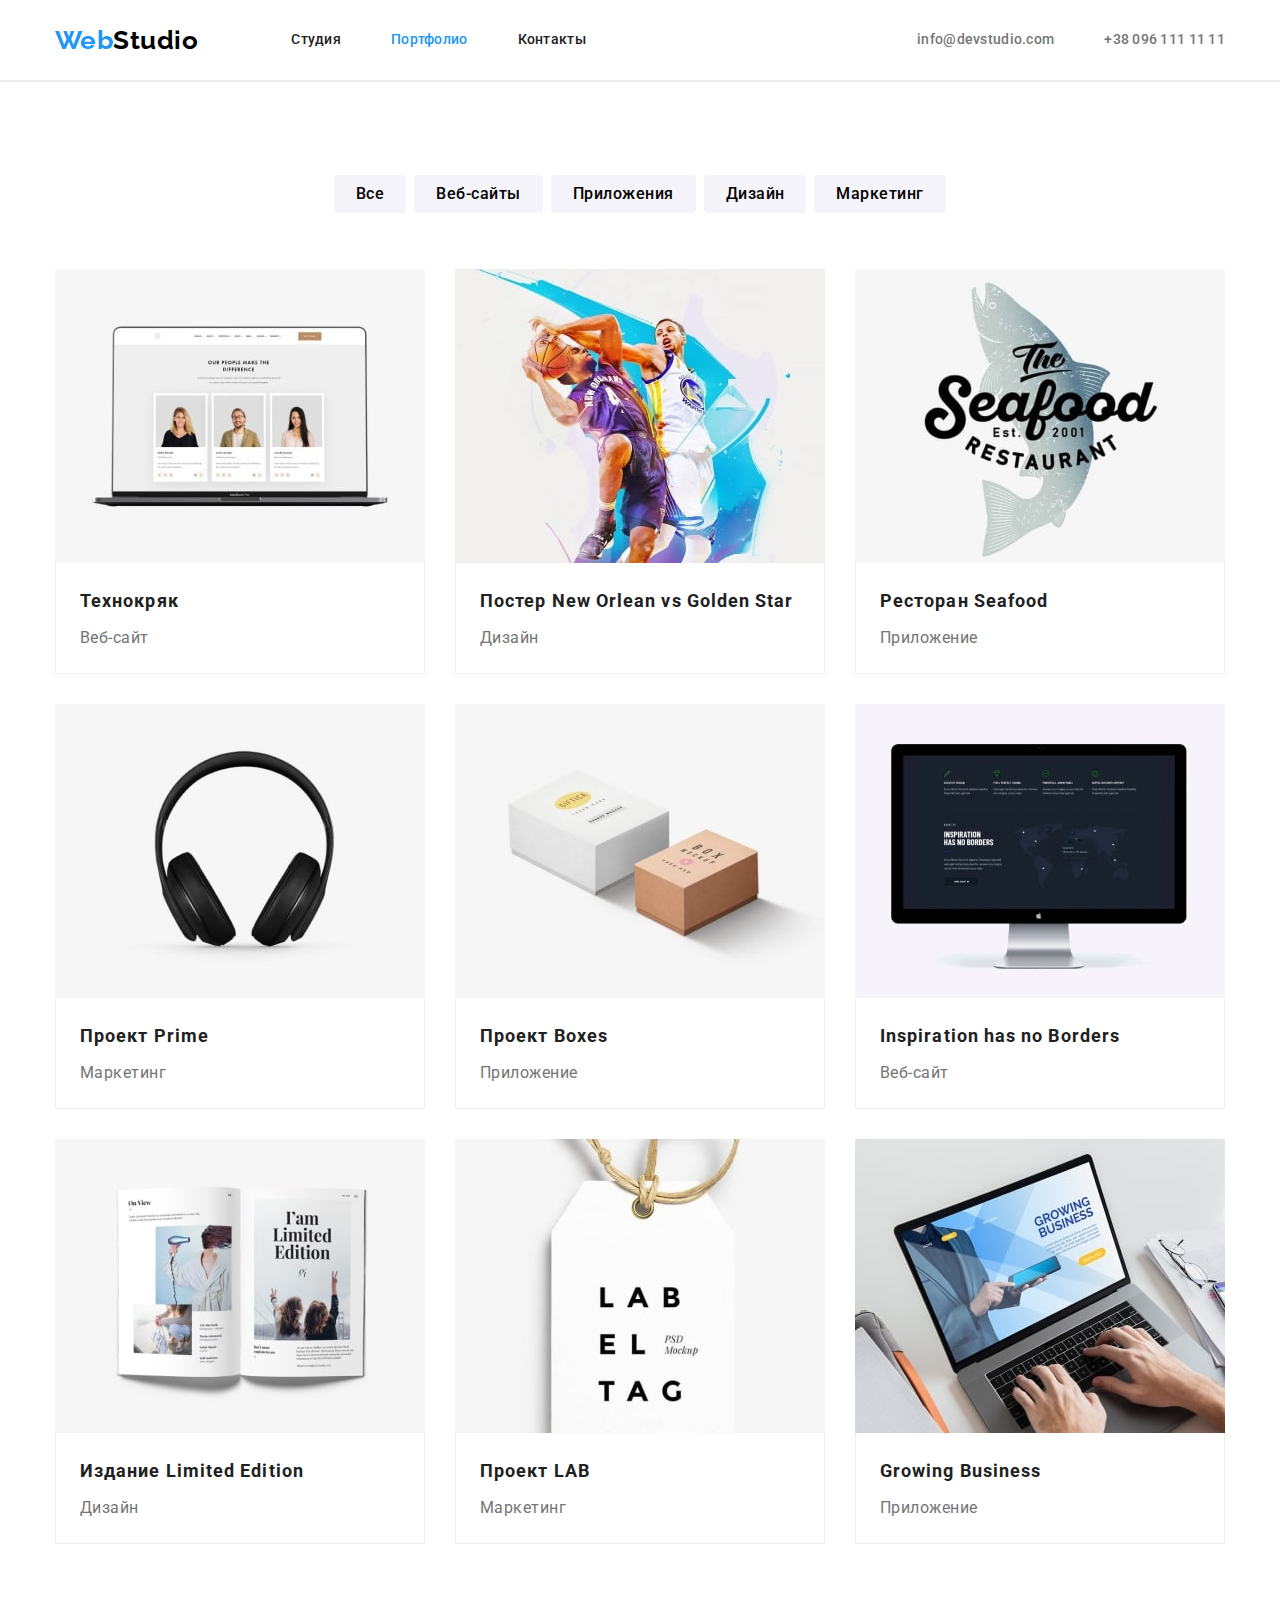
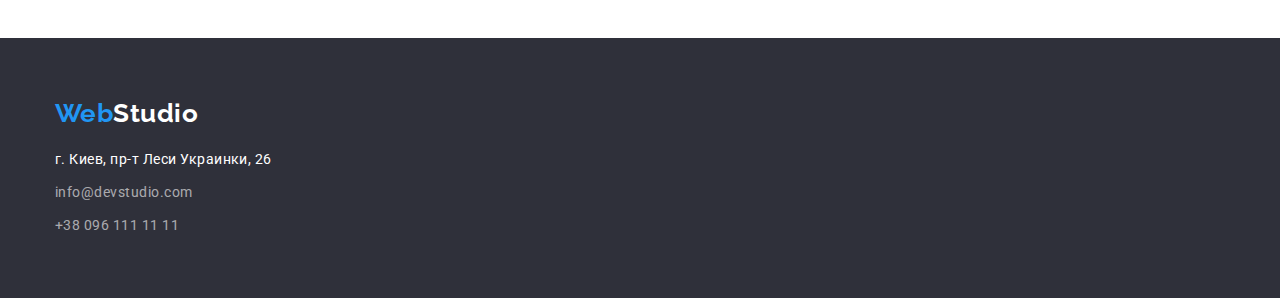
==== commit 52f62309: "flex-basis: calc" ====
--- a/portfolio.html
+++ b/portfolio.html
@@ -48,7 +48,7 @@
     </header>
     <main class="main">
         <section class="main-portfolio">
-            <div class="container test1">
+            <div class="container">
                 <div class="container-list">
                     <h2 class="name visually-hidden res-marg-pad">Наши проекты</h2>
                     <ul class="main-portfolio-list res-marg-pad">
--- a/css/style.css
+++ b/css/style.css
@@ -8,12 +8,13 @@
   --bgr-hero-footer: rgba(47, 48, 58, 1);
   --bgr-wgray: rgba(245, 244, 250, 1);
   --gray-border:rgba(238, 238, 238, 1);
-  --gray-header-line:rgba(236, 236, 236, 1);;
+  --gray-header-line:rgba(236, 236, 236, 1);
+  --set-gap: 30px;
 }
 
 body {
   font-family: 'Roboto', sans-serif;
-  font-style: 400;
+  font-style: normal;
   letter-spacing: 0.03em;
   color: var(--black-text);
   background-color: var(--white-text);
@@ -41,6 +42,8 @@
 
 .img{
   display: block;/*убрать отступ картинки внизу */
+  max-width: 100%;
+  height: auto;
 }
 
 /*Logo*/
@@ -189,14 +192,13 @@
 
 .main-accomplishments-ul {
   display: flex;
+  flex-wrap: wrap;
+  margin-right: calc(-1 * var(--set-gap));
 }
 
 .main-accomplishments-ul .item {
-  max-width: 270px;
-}
-
-.main-accomplishments-ul .item:not(:last-child) {
-  margin-right: 30px;
+  flex-basis: calc(100% / 4 - var(--set-gap));
+  margin-right: var(--set-gap);
 }
 
 /*employment*/
@@ -215,10 +217,13 @@
 .main-employment-ul {
   display: flex;
   margin-top: 50px;
-}
-
-.main-employment-ul .item:not(:last-child) {
-  margin-right: 30px;
+  flex-wrap: wrap;
+  margin-right: calc(-1 * var(--set-gap));
+}
+
+.main-employment-ul .item {
+  flex-basis: calc(100% / 3 - var(--set-gap));
+  margin-right: var(--set-gap);
 }
 
 /*team*/
@@ -257,15 +262,15 @@
 .main-team-ul {
   display: flex;
   margin-top: 50px;
-}
-
-.main-team-ul .item:not(:last-child) {
-  margin-right: 30px;
+  flex-wrap: wrap;
+  margin-right: calc(-1 * var(--set-gap));
 }
 
 .main-team .item {
   background-color: var(--white-text);
   border-radius: 0px 0px 4px 4px;
+  flex-basis: calc(100% / 4 - var(--set-gap));
+  margin-right: var(--set-gap);
 }
 
 /*Footer*/
@@ -314,6 +319,11 @@
 
 .main {
   background-color: var(--white-text);
+}
+
+.main-portfolio .container {
+  padding-top: 94px;
+  padding-bottom: 94px;
 }
 
 /*portfolio button*/
@@ -340,10 +350,6 @@
   display: flex;
 }
 
-.main-portfolio .container {
-  padding-top: 94px;
-}
-
 .container-list {
   max-width: 612px;
   margin: 0 auto;
@@ -374,16 +380,23 @@
 }
 
 .container-project{
-  margin-top: 34px;
-  padding-bottom: 84px;
+  padding-top: 34px;
 }
 
 .main-portfolio-project{
   display: flex;
   flex-wrap: wrap;
-}
-
-.main-portfolio-project .item:not(:nth-child(3n + 3)){
+  margin-right: calc(-1 * var(--set-gap));
+  margin-top: calc(-1 * var(--set-gap));
+}
+
+.main-portfolio-project > .item{
+  flex-basis: calc(100% / 3 - var(--set-gap));
+  margin-right: var(--set-gap);
+  margin-top: var(--set-gap);
+}
+
+/*.main-portfolio-project .item:not(:nth-child(3n + 3)){
   margin-right: 30px;
 }
 
@@ -393,7 +406,7 @@
 
 .main-portfolio-project .item:nth-child(-n + 3){
   margin-top: 34px;
-}
+}*/
 
 .main-portfolio-project .frame{
   border-left: 1px solid var(--gray-border);
@@ -403,5 +416,5 @@
 }
 
 .main-portfolio-project .project{
-  padding-top: 4px;
+  margin-top: 4px;
 }